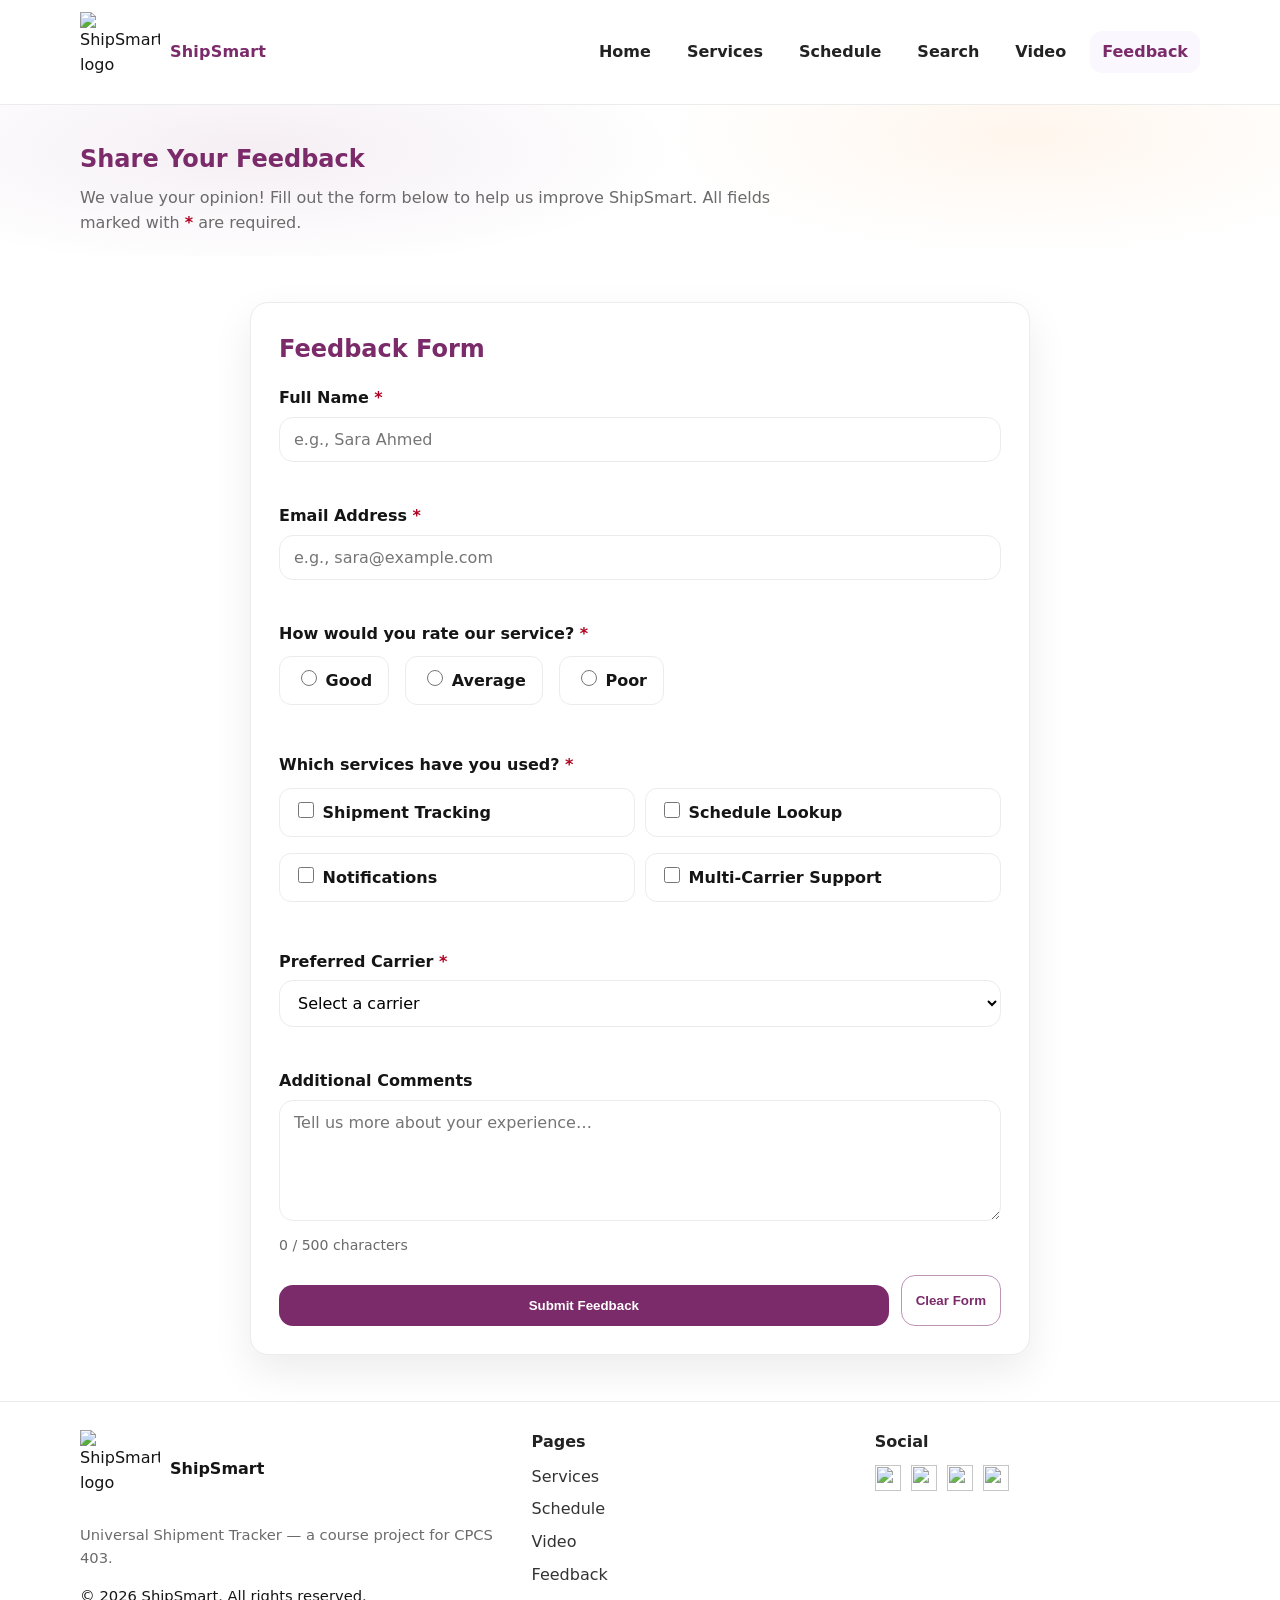
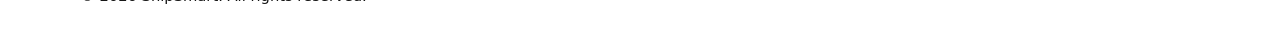
==== pages/feedback.html @ 04f0c995 "Add shipment search with database integration. Shipments table, search API, live filter UI, and nav " ====
<!--
Name: Wareef Alzubaidi
ID: 2207221
Section: CPCS403
Date: 2026-03-11
File: pages/feedback.html
Purpose: ShipSmart Feedback Page — user feedback form with validation
-->

<!DOCTYPE html>
<html lang="en">
<head>
  <meta charset="UTF-8">
  <meta name="viewport" content="width=device-width, initial-scale=1.0">
  <title>ShipSmart | Feedback</title>

  <!-- External CSS  -->
  <link rel="stylesheet" href="../global/main.css">
  <!-- Print CSS -->
  <link rel="stylesheet" href="../global/print.css" media="print">
</head>

<body>
  <!-- ===================== HEADER (Semantic Tag) ===================== -->
  <header class="site-header">
    <div class="container header-inner">
      <!-- Brand -->
      <a class="brand" href="../index.html" aria-label="ShipSmart Home">
        <img class="brand-logo" src="../images/shipsmart-logo-3.svg" alt="ShipSmart logo">
        <span class="brand-name">ShipSmart</span>
      </a>

      <!-- Navigation (consistent across pages) -->
      <nav class="nav" aria-label="Main navigation">
        <ul class="nav-list">
          <li><a class="nav-link" href="../index.html">Home</a></li>
          <li><a class="nav-link" href="services.html">Services</a></li>
          <li><a class="nav-link" href="schedule.html">Schedule</a></li>
          <li><a class="nav-link" href="search.html">Search</a></li>
          <li><a class="nav-link" href="video.html">Video</a></li>
          <li><a class="nav-link is-active" href="feedback.html">Feedback</a></li>
        </ul>
      </nav>

      <!-- Mobile toggle -->
      <button class="nav-toggle" type="button" aria-label="Open menu" aria-expanded="false">
        ☰
      </button>
    </div>
  </header>

  <!-- ===================== MAIN ===================== -->
  <main>
    <!-- ===================== PAGE HEADING ===================== -->
    <section class="section page-hero">
      <div class="container">
        <h1>Share Your Feedback</h1>
        <p class="muted">
          We value your opinion! Fill out the form below to help us improve ShipSmart.
          All fields marked with <span class="required-star">*</span> are required.
        </p>
      </div>
    </section>

    <!-- ===================== FEEDBACK FORM ===================== -->
    <section class="section">
      <div class="container feedback-layout">
        <!-- Left: Form -->
        <form id="feedbackForm" class="card feedback-card" action="../server/process_feedback.php" method="POST" novalidate>
          <h2>Feedback Form</h2>

          <!-- Text field: Full Name -->
          <div class="form-group">
            <label for="fullName">Full Name <span class="required-star">*</span></label>
            <input
              type="text"
              id="fullName"
              name="fullName"
              placeholder="e.g., Sara Ahmed"
              required
            >
            <p class="error" id="nameError" aria-live="polite"></p>
          </div>

          <!-- Text field: Email -->
          <div class="form-group">
            <label for="email">Email Address <span class="required-star">*</span></label>
            <input
              type="email"
              id="email"
              name="email"
              placeholder="e.g., sara@example.com"
              required
            >
            <p class="error" id="emailError" aria-live="polite"></p>
          </div>

          <!-- Radio buttons: Rating -->
          <fieldset class="form-group form-fieldset">
            <legend>How would you rate our service? <span class="required-star">*</span></legend>
            <div class="radio-group">
              <label class="radio-label">
                <input type="radio" name="rating" value="good" required>
                <span class="radio-custom"></span>
                Good
              </label>
              <label class="radio-label">
                <input type="radio" name="rating" value="average">
                <span class="radio-custom"></span>
                Average
              </label>
              <label class="radio-label">
                <input type="radio" name="rating" value="poor">
                <span class="radio-custom"></span>
                Poor
              </label>
            </div>
            <p class="error" id="ratingError" aria-live="polite"></p>
          </fieldset>

          <!-- Checkboxes: Services used -->
          <fieldset class="form-group form-fieldset">
            <legend>Which services have you used? <span class="required-star">*</span></legend>
            <div class="checkbox-group">
              <label class="checkbox-label">
                <input type="checkbox" name="services[]" value="tracking">
                <span class="checkbox-custom"></span>
                Shipment Tracking
              </label>
              <label class="checkbox-label">
                <input type="checkbox" name="services[]" value="scheduling">
                <span class="checkbox-custom"></span>
                Schedule Lookup
              </label>
              <label class="checkbox-label">
                <input type="checkbox" name="services[]" value="notifications">
                <span class="checkbox-custom"></span>
                Notifications
              </label>
              <label class="checkbox-label">
                <input type="checkbox" name="services[]" value="multicarrier">
                <span class="checkbox-custom"></span>
                Multi-Carrier Support
              </label>
            </div>
            <p class="error" id="servicesError" aria-live="polite"></p>
          </fieldset>

          <!-- Dropdown menu: Preferred carrier -->
          <div class="form-group">
            <label for="preferredCarrier">Preferred Carrier <span class="required-star">*</span></label>
            <select id="preferredCarrier" name="preferredCarrier" required>
              <option value="" disabled selected>Select a carrier</option>
              <option value="aramex">Aramex</option>
              <option value="dhl">DHL</option>
              <option value="fedex">FedEx</option>
              <option value="smsa">SMSA</option>
              <option value="other">Other</option>
            </select>
            <p class="error" id="carrierPrefError" aria-live="polite"></p>
          </div>

          <!-- Textarea: Additional comments -->
          <div class="form-group">
            <label for="comments">Additional Comments</label>
            <textarea
              id="comments"
              name="comments"
              rows="5"
              placeholder="Tell us more about your experience…"
            ></textarea>
            <p class="hint" id="charCount">0 / 500 characters</p>
          </div>

          <!-- Submit & Reset -->
          <div class="form-actions">
            <button class="btn btn-primary" type="submit">Submit Feedback</button>
            <button class="btn btn-ghost" type="reset" id="resetBtn">Clear Form</button>
          </div>
        </form>
      </div>

    <!-- ===================== SUCCESS MESSAGE (hidden, shown via JS) ===================== -->
    <div id="feedbackSuccess" class="container feedback-success" hidden>
      <div class="card success-card">
        <h2>Thank You!</h2>
        <p>Your feedback has been submitted successfully. We appreciate your time!</p>
        <div class="form-actions" style="justify-content:center">
          <a class="btn btn-primary btn-inline" href="../index.html">Back to Home</a>
          <button class="btn btn-ghost" type="button" id="submitAnotherBtn">Submit Another</button>
        </div>
      </div>
    </div>
    </section>
  </main>

  <!-- ===================== FOOTER (Semantic Tag) ===================== -->
  <footer class="site-footer">
    <div class="container footer-grid">
      <div>
        <div class="footer-brand">
          <img class="footer-logo" src="../images/shipsmart-logo-3.svg" alt="ShipSmart logo">
          <strong>ShipSmart</strong>
        </div>
        <p class="muted small">
          Universal Shipment Tracker — a course project for CPCS 403.
        </p>
        <p class="small">&copy; 2026 ShipSmart. All rights reserved.</p>
      </div>

      <div>
        <p class="footer-title">Pages</p>
        <ul class="footer-links">
          <li><a href="services.html">Services</a></li>
          <li><a href="schedule.html">Schedule</a></li>
          <li><a href="video.html">Video</a></li>
          <li><a href="feedback.html">Feedback</a></li>
        </ul>
      </div>

      <div>
        <p class="footer-title">Social</p>
        <div class="social">
          <a href="#" aria-label="Instagram"><img src="../images/instagram-logo.svg" alt="" aria-hidden="true"></a>
          <a href="#" aria-label="Facebook"><img src="../images/facebook-logo.svg" alt="" aria-hidden="true"></a>
          <a href="#" aria-label="Pinterest"><img src="../images/pinterest-logo.svg" alt="" aria-hidden="true"></a>
          <a href="#" aria-label="X"><img src="../images/x-logo.svg" alt="" aria-hidden="true"></a>
        </div>
      </div>
    </div>
  </footer>

  <!-- External JS (includes feedback validation) -->
  <script src="../scripts/main.js"></script>
</body>
</html>
---- global/main.css ----
/*
Name: Sama Salem Saloum
ID: 2205679
Section: CPCS403
Date: 27-02-2026
File: global/main.css
Purpose: Global styling for ShipSmart (Webflow-style landing page)
*/

:root{
  --bg: #ffffff;
  --soft: #fbf7ff;
  --soft2:#fff6f0;
  --text:#151515;
  --muted:#6b6b6b;
  --border:#ececec;

  --primary:#7b2b6a;     /* purple */
  --accent:#ff8a1f;      /* orange */
  --yellow:#f6c544;

  --radius: 18px;
  --shadow: 0 16px 40px rgba(0,0,0,0.08);
  --shadow2: 0 10px 22px rgba(0,0,0,0.07);
}

*{ box-sizing:border-box; }
html,body{ height:100%; }
body{
  margin:0;
  font-family: system-ui, -apple-system, Segoe UI, Roboto, Arial, sans-serif;
  color:var(--text);
  background:var(--bg);
  line-height:1.55;
}

img{ max-width:100%; display:block; }
a{ color:inherit; text-decoration:none; }
a:hover{ text-decoration:underline; }

.container{
  width:min(1120px, 92%);
  margin:0 auto;
}

/* ===================== HEADER ===================== */
.site-header{
  position:sticky;
  top:0;
  z-index:50;
  background: rgba(255,255,255,0.86);
  backdrop-filter: blur(10px);
  border-bottom:1px solid var(--border);
}

.header-inner{
  display:flex;
  align-items:center;
  justify-content:space-between;
  gap:14px;
  padding:12px 0;
}

.brand{
  display:flex;
  align-items:center;
  gap:10px;
}
.brand-logo{
  width:80px;
  height:80px;
  object-fit:contain;
}
.brand-name{
  font-weight:900;
  letter-spacing:.2px;
  color:var(--primary);
}

.nav-list{
  list-style:none;
  padding:0;
  margin:0;
  display:flex;
  gap:12px;
}
.nav-link{
  display:inline-block;
  padding:9px 12px;
  border-radius:12px;
  font-weight:700;
  color:#222;
}
.nav-link:hover,
.nav-link.is-active{
  background: var(--soft);
  color: var(--primary);
  text-decoration:none;
}

.nav-toggle{
  display:none;
  border:1px solid var(--border);
  background:#fff;
  border-radius:12px;
  padding:8px 10px;
  font-size:18px;
  cursor:pointer;
}

/* ===================== HERO ===================== */
.hero{
  position:relative;
  overflow:hidden;
  padding:44px 0 24px;
  background:
    radial-gradient(900px 320px at 15% 10%, rgba(123,43,106,0.12), transparent 60%),
    radial-gradient(820px 320px at 90% 15%, rgba(255,138,31,0.14), transparent 60%),
    linear-gradient(180deg, #ffffff, #ffffff);
}

.decor{
  position:absolute;
  pointer-events:none;
  opacity:0.9;
}
.decor-wave-1{ left:-40px; top:120px; width:260px; opacity:0.65; }
.decor-wave-2{ right:-50px; top:80px; width:280px; opacity:0.55; }
.decor-light-1{ left:20px; top:40px; width:260px; opacity:0.75; }
.decor-light-2{ right:40px; top:220px; width:240px; opacity:0.65; }

.hero::after{
  content:"";
  position:absolute;
  width:520px;
  height:520px;
  right:-160px;
  top:120px;
  background: radial-gradient(circle at 30% 30%, rgba(255,138,31,0.25), transparent 55%),
              radial-gradient(circle at 60% 60%, rgba(123,43,106,0.22), transparent 55%);
  filter: blur(2px);
  border-radius:50%;
  z-index:0;
}

.hero-grid{
  position:relative;
  z-index:1; /* keep content above blob */
  display:grid;
  grid-template-columns: 1.1fr 0.9fr;
  gap:22px;
  align-items:start;
}

.pill{
  display:inline-flex;
  align-items:center;
  gap:10px;
  padding:8px 12px;
  border:1px solid var(--border);
  border-radius:999px;
  background:#fff;
  box-shadow: var(--shadow2);
  font-weight:800;
  color:var(--primary);
  margin:0 0 12px;
}
.pill .dot{
  width:10px;
  height:10px;
  border-radius:999px;
  background: var(--accent);
}

.hero-title{
  margin:0 0 10px;
  font-size: clamp(2rem, 3.2vw, 3rem);
  line-height:1.08;
  letter-spacing:-0.5px;
  text-shadow: 0 10px 30px rgba(0,0,0,0.06);
}
.accent{ color:var(--primary); }

.hero-subtitle{
  margin:0 0 18px;
  color:#2d2d2d;
  max-width: 60ch;
}

/* ===================== CARDS / FORM ===================== */
.card{
  background:#fff;
  border:1px solid var(--border);
  border-radius: var(--radius);
  box-shadow: var(--shadow);
}

.track-card{
  padding:16px;
}

.field-grid{
  display:grid;
  grid-template-columns: 1fr 1fr;
  gap:12px;
}

.field label{
  display:block;
  font-weight:800;
  margin-bottom:6px;
}

input[type="text"], select{
  width:100%;
  padding:12px 12px;
  border-radius: 14px;
  border:1px solid var(--border);
  outline:none;
  font-size:1rem;
  background:#fff;
}
input[type="text"]:focus, select:focus{
  border-color: rgba(123,43,106,0.65);
  box-shadow: 0 0 0 4px rgba(123,43,106,0.12);
}

.inline{
  display:flex;
  align-items:center;
  gap:10px;
  margin-top:10px;
}
.error{
  margin:6px 0 0;
  color:#b00020;
  font-weight:800;
  min-height:18px;
}

.btn{
  display:inline-flex;
  justify-content:center;
  align-items:center;
  gap:8px;
  padding:12px 14px;
  border-radius: 14px;
  border:1px solid var(--border);
  background:#fff;
  font-weight:900;
  cursor:pointer;
}
.btn-primary{
  width:100%;
  background: var(--primary);
  border-color: transparent;
  color:#fff;
  margin-top:10px;
}
.btn-primary:hover{ filter:brightness(1.05); }

.btn-inline{ width:auto; margin-top:12px; }

.btn-ghost{
  background: transparent;
  border-color: rgba(123,43,106,0.5);
  color: var(--primary);
  text-decoration:none;
}
.btn-ghost:hover{
  background: var(--soft);
  text-decoration:none;
}

.small{ font-size:0.92rem; }
.muted{ color: var(--muted); }

/* ===================== RIGHT HERO ===================== */
.illustration{
  padding:14px;
  position:relative;
  background: linear-gradient(180deg, #fff, rgba(251,247,255,0.65));
  display:flex;
  flex-direction:column;
  gap:12px;
}

.illus-top{
  display:flex;
  gap:10px;
  flex-wrap:wrap;
}

.chip{
  font-weight:900;
  padding:7px 10px;
  border-radius: 999px;
  border:1px solid var(--border);
  background:#fff;
}
.chip-soft{
  background: var(--soft2);
  border-color: rgba(255,138,31,0.28);
  color:#7a3a00;
}

/* ✅ FIX: Image always fits in card (media box) */
.hero-media{
  width:100%;
  height:320px;          /* adjust if needed */
  border-radius:16px;
  overflow:hidden;
  border:1px solid rgba(0,0,0,0.06);
  box-shadow: 0 18px 40px rgba(0,0,0,0.08);
  background:#fff;
}

.hero-illus{
  width:100%;
  height:100%;
  object-fit:cover;
  display:block;
  margin:0;
}

/* loading + result inside */
.card-inner{
  margin-top:0;
  padding:14px;
  border-radius: 16px;
  border:1px solid var(--border);
  background: linear-gradient(180deg, #fff, #fff);
  box-shadow: var(--shadow2);
}
.loading{
  display:flex;
  align-items:center;
  gap:10px;
  padding:14px;
  border-radius: 16px;
  border:1px dashed var(--border);
  background:#fff;
}
.loading[hidden],
#loadingBox[hidden]{
  display:none !important;
}
.spinner{
  width:20px; height:20px;
  border:3px solid #eee;
  border-top-color: var(--primary);
  border-radius:50%;
  animation: spin .9s linear infinite;
}
@keyframes spin{ to{ transform: rotate(360deg);} }

.result-head{
  display:flex;
  justify-content:space-between;
  align-items:center;
  gap:10px;
}
.result-title{
  margin:0;
  color: var(--primary);
  font-size:1.1rem;
}
.badge{
  padding:7px 10px;
  border-radius:999px;
  font-weight:900;
  background:#eef3ff;
  color:#1d4ed8;
}
.badge.ok{ background:#e9fff0; color:#0b6b2c; }
.badge.warn{ background:#fff4e6; color:#7a4a00; }

.result-grid{
  display:grid;
  grid-template-columns: 1fr 1fr;
  gap:8px 10px;
  margin:10px 0 12px;
}
.result-grid p{ margin:0; }

.timeline{
  list-style:none;
  padding:0;
  margin:0;
  display:grid;
  gap:8px;
}
.step{
  display:flex;
  align-items:center;
  gap:10px;
  padding:10px 12px;
  border-radius: 14px;
  border:1px solid var(--border);
  background:#fff;
  font-weight:800;
}
.step-dot{
  width:12px;
  height:12px;
  border-radius:999px;
  border:3px solid #cfcfcf;
  background:#fff;
}
.step.done{
  background:#f0fff6;
  border-color: rgba(11,107,44,0.18);
}
.step.done .step-dot{
  border-color:#0b6b2c;
  background:#0b6b2c;
}
.step.active{
  background: var(--soft);
  border-color: rgba(123,43,106,0.22);
}
.step.active .step-dot{
  border-color: var(--primary);
  background: var(--primary);
}
.result-actions{
  display:flex;
  gap:10px;
  flex-wrap:wrap;
  margin-top:12px;
}

/* ===================== Supported carriers (FULL WIDTH) ===================== */
.logos{
  margin-top:18px;
  padding:22px 22px 26px;
  border-radius:18px;
  border:1px solid var(--border);
  background:
    radial-gradient(900px 220px at 50% 0%, rgba(123,43,106,0.10), transparent 60%),
    #fff;
  box-shadow: 0 14px 28px rgba(0,0,0,0.06);
}

.logos-title{
  margin:0 0 14px;
  font-weight:900;
  color:#222;
}

/* make the row feel “full” */
.logos-row{
  display:flex;
  justify-content:center;
  align-items:center;
  flex-wrap:wrap;
  gap:80px;              /* bigger gaps */
  padding:10px 0;
}

.logo{
  height:110px;
  width:auto;
  padding:0;             /* remove box padding */
  border:0;              /* remove border */
  border-radius:0;
  background:transparent;/* remove white bg */
  box-shadow:none;       /* remove shadow */
  opacity:1;
  filter: none;
  transition: transform .18s ease, opacity .18s ease;
}

/* hover only lifts the logo, not a card */
.logo:hover{
  transform: translateY(-3px) scale(1.06);
}

/* desktop: even bigger */
@media (min-width: 981px){
  .logo{ height:130px; }
}

/* mobile: keep readable */
@media (max-width: 520px){
  .logos-row{ gap:18px; }
  .logo{ height:90px; }
}

/* ===================== SECTIONS ===================== */
.section{
  padding:46px 0;
}
.section-soft{
  background: linear-gradient(180deg, var(--soft), #fff);
}
.section-head{
  display:flex;
  justify-content:space-between;
  align-items:flex-end;
  gap:12px;
  margin-bottom:18px;
}
.section-head h2{ margin:0; }
.section-head p{ margin:0; max-width:60ch; }

.grid-3{
  display:grid;
  grid-template-columns: repeat(3, 1fr);
  gap:16px;
}

/* ===== Feature Card Image Header Style ===== */
.feature{
  overflow: hidden;
  padding: 0;
  display: flex;
  flex-direction: column;
  transition: transform .18s ease, box-shadow .18s ease;
}
.feature:hover{
  transform: translateY(-8px);
  box-shadow: 0 24px 60px rgba(123,43,106,0.14);
  border-color: rgba(123,43,106,0.18);
}

.feature-image{
  width: 100%;
  height: 220px;
  overflow: hidden;
  position: relative;
}

.feature-image img{
  width: 100%;
  height: 100%;
  object-fit: cover;
  display: block;
  transition: transform .4s ease;
}

.feature:hover .feature-image img{
  transform: scale(1.05);
}

.feature-content{
  padding: 20px;
}

.feature-image::after{
  content: "";
  position: absolute;
  inset: 0;
  background: linear-gradient(to bottom, rgba(0,0,0,0) 40%, rgba(0,0,0,0.15));
}

.feature h3{ margin:10px 0 8px; color: var(--primary); }
.feature p{ margin:0 0 12px; color:#2b2b2b; }

.check-list{
  list-style:none;
  padding:0; margin:0;
  display:grid;
  gap:8px;
}
.check-list li{
  display:flex;
  align-items:center;
  gap:10px;
  font-weight:800;
  color:#333;
}
.check-list img{ width:20px; height:20px; }

/* How */
.how-grid{
  display:grid;
  grid-template-columns: 1.05fr 0.95fr;
  gap:18px;
  align-items:center;
}
.how-steps{
  margin:12px 0 0;
  padding-left: 18px;
  color:#2b2b2b;
}
.how-card{
  padding:0;
  border-radius:18px;
  overflow:hidden;
}
.how-card img{
  width:100%;
  height:260px;
  object-fit:cover;
  display:block;
}

/* Quote */
.quote{
  padding:18px;
}
.quote p{
  margin:12px 0 10px;
  font-size:1.05rem;
}
.quote-top{
  display:flex;
  align-items:center;
  justify-content:space-between;
  gap:12px;
}
.quote-icon{ width:34px; height:34px; }
.stars{
  display:flex;
  gap:6px;
}
.stars img{ width:18px; height:18px; }
cite{
  display:block;
  color: var(--muted);
  font-style: italic;
  font-weight:700;
}

.contact{
  display:flex;
  align-items:center;
  justify-content:center;
  gap:10px;
  flex-wrap:wrap;
  text-align:center;
  margin-top:16px;
  color: var(--muted);
}

.contact img{
  width:18px;
  height:18px;
}

/* ===================== FOOTER ===================== */
.site-footer{
  border-top:1px solid var(--border);
  padding:28px 0;
  background:rgb(255, 255, 255);
}
.footer-grid{
  display:grid;
  grid-template-columns: 1.2fr 0.9fr 0.9fr;
  gap:18px;
  align-items:start;
}
.footer-brand{
  display:flex;
  align-items:center;
  gap:10px;
}
.footer-logo{
  width:80px;
  height:80px;
  object-fit:contain;
}
.footer-title{
  margin:0 0 10px;
  font-weight:900;
  color:#222;
}
.footer-links{
  list-style:none;
  padding:0;
  margin:0;
  display:grid;
  gap:8px;
}
.footer-links a{
  color:#333;
  font-weight:400;
}
.footer-links a:hover{ color: var(--primary); }

.social{
  display:flex;
  gap:10px;
  align-items:center;
}
.social img{ width:26px; height:26px; opacity:0.9; }

/* ===================== RESPONSIVE ===================== */
@media (max-width: 980px){
  .hero-grid{ grid-template-columns: 1fr; }
  .field-grid{ grid-template-columns: 1fr; }
  .result-grid{ grid-template-columns: 1fr; }
  .grid-3{ grid-template-columns: 1fr; }
  .how-grid{ grid-template-columns: 1fr; }
  .footer-grid{ grid-template-columns: 1fr; }

  .hero-media{ height:280px; } /* a bit smaller on mobile */
}

@media (max-width: 860px){
  .nav{ display:none; }
  .nav-toggle{ display:inline-flex; }

  body.menu-open .nav{
    display:block;
    position:absolute;
    top:68px;
    left:4%;
    right:4%;
    background:#fff;
    border:1px solid var(--border);
    border-radius: var(--radius);
    box-shadow: var(--shadow2);
    padding:10px;
  }
  body.menu-open .nav-list{
    flex-direction:column;
  }
}

.container-wide{
  width:min(1320px, 94%);
}

/* ===================== PAGE HERO (inner pages) ===================== */
.page-hero{
  background:
    radial-gradient(700px 200px at 20% 30%, rgba(123,43,106,0.08), transparent 60%),
    radial-gradient(600px 200px at 80% 20%, rgba(255,138,31,0.08), transparent 60%),
    #fff;
  padding: 36px 0 20px;
}
.page-hero h1{
  margin:0 0 8px;
  color: var(--primary);
}
.page-hero p{
  margin:0;
  max-width:68ch;
}
.required-star{
  color:#b00020;
  font-weight:900;
}

/* ===================== SCHEDULE TABLE ===================== */
.table-wrap{
  overflow-x:auto;
  margin:18px 0;
  border-radius: var(--radius);
  border:1px solid var(--border);
  box-shadow: var(--shadow2);
}

.schedule-table{
  width:100%;
  border-collapse:collapse;
  font-size:0.95rem;
}

.schedule-table caption{
  padding:14px 18px;
  font-weight:900;
  text-align:left;
  color: var(--primary);
  background: var(--soft);
  border-bottom:1px solid var(--border);
}

.schedule-table th,
.schedule-table td{
  padding:12px 16px;
  text-align:center;
  border:1px solid var(--border);
}

.schedule-table thead th{
  background: var(--primary);
  color:#fff;
  font-weight:800;
  letter-spacing:0.3px;
  white-space:nowrap;
}

.schedule-table tbody tr:nth-child(even){
  background: rgba(251,247,255,0.45);
}

.schedule-table tbody tr:hover{
  background: rgba(123,43,106,0.06);
}

.carrier-cell{
  font-weight:900;
  color: var(--primary);
  background: var(--soft) !important;
  vertical-align:middle;
}

.merged-cell{
  background: rgba(255,138,31,0.10) !important;
  font-style:italic;
  font-weight:700;
  color:#7a3a00;
}

.schedule-info{
  margin-top:22px;
}
.schedule-info h3{ color: var(--primary); margin:0 0 8px; }
.schedule-info h4{ margin:18px 0 6px; }
.schedule-info ul,
.schedule-info ol{
  padding-left:20px;
  margin:0 0 12px;
  color:#2b2b2b;
}

/* ===================== FEEDBACK FORM ===================== */
.feedback-layout{
  display:grid;
  grid-template-columns: 1fr;
  gap:24px;
  align-items:start;
  max-width:780px;
  margin:0 auto;
}

.feedback-card{
  padding:28px;
  width:100%;
}
.feedback-card h2{
  margin:0 0 18px;
  color: var(--primary);
}

.form-group{
  margin-bottom:18px;
}
.form-group label{
  display:block;
  font-weight:800;
  margin-bottom:6px;
}

/* Override default input/select styles for feedback page too */
.feedback-card input[type="text"],
.feedback-card input[type="email"],
.feedback-card select,
.feedback-card textarea{
  width:100%;
  padding:12px 14px;
  border-radius:14px;
  border:1px solid var(--border);
  outline:none;
  font-size:1rem;
  font-family:inherit;
  background:#fff;
  transition: border-color .2s, box-shadow .2s;
}
.feedback-card input[type="text"]:focus,
.feedback-card input[type="email"]:focus,
.feedback-card select:focus,
.feedback-card textarea:focus{
  border-color: rgba(123,43,106,0.65);
  box-shadow: 0 0 0 4px rgba(123,43,106,0.12);
}

.feedback-card textarea{
  resize:vertical;
  min-height:100px;
}

/* Fieldset reset */
.form-fieldset{
  border:none;
  padding:0;
  margin:0 0 18px;
}
.form-fieldset legend{
  font-weight:800;
  margin-bottom:10px;
  padding:0;
}

/* Radio group */
.radio-group{
  display:flex;
  gap:16px;
  flex-wrap:wrap;
}
.radio-label{
  display:inline-flex;
  align-items:center;
  gap:8px;
  padding:10px 16px;
  border:1px solid var(--border);
  border-radius:12px;
  background:#fff;
  cursor:pointer;
  font-weight:700;
  transition: border-color .2s, background .2s;
}
.radio-label:hover{
  border-color: rgba(123,43,106,0.35);
  background: var(--soft);
}
.radio-label input[type="radio"]{
  accent-color: var(--primary);
  width:16px;
  height:16px;
}

/* Checkbox group */
.checkbox-group{
  display:grid;
  grid-template-columns: 1fr 1fr;
  gap:10px;
}
.checkbox-label{
  display:inline-flex;
  align-items:center;
  gap:8px;
  padding:10px 14px;
  border:1px solid var(--border);
  border-radius:12px;
  background:#fff;
  cursor:pointer;
  font-weight:700;
  transition: border-color .2s, background .2s;
}
.checkbox-label:hover{
  border-color: rgba(123,43,106,0.35);
  background: var(--soft);
}
.checkbox-label input[type="checkbox"]{
  accent-color: var(--primary);
  width:16px;
  height:16px;
}

/* Hint text */
.hint{
  margin:6px 0 0;
  font-size:0.88rem;
  color: var(--muted);
}

/* Form actions */
.form-actions{
  display:flex;
  gap:12px;
  flex-wrap:wrap;
  margin-top:6px;
}
.form-actions .btn-primary{
  width:auto;
  flex:1;
}
.form-actions .btn-ghost{
  flex:0 0 auto;
}

/* Input error state */
.form-group.has-error input,
.form-group.has-error select,
.form-group.has-error textarea{
  border-color:#b00020;
  box-shadow: 0 0 0 3px rgba(176,0,32,0.10);
}

/* Sidebar */
.feedback-sidebar{
  display:flex;
  flex-direction:column;
  gap:16px;
}
.sidebar-card{
  padding:22px;
}
.sidebar-card h3{
  margin:0 0 10px;
  color: var(--primary);
}
.sidebar-card h4{
  margin:14px 0 6px;
}
.sidebar-card ul{
  padding-left:18px;
  margin:0;
  color:#2b2b2b;
}
.sidebar-contact{
  display:block;
  padding:16px 22px;
  border:1px solid var(--border);
  border-radius: var(--radius);
  background:#fff;
  color: var(--muted);
  font-style:normal;
  line-height:1.6;
}

/* Success card */
.feedback-success{
  text-align:center;
  padding:40px 0;
}
.success-card{
  padding:36px;
  max-width:500px;
  margin:0 auto;
}
.success-card h2{
  color: var(--primary);
  margin:0 0 10px;
}
.success-card p{
  margin:0 0 18px;
  color:#2b2b2b;
}

/* ===================== SERVICES PAGE ===================== */
.services-grid{
  display:grid;
  grid-template-columns: repeat(2,1fr);
  gap:18px;
  margin-top:16px;
}
.service-card{
  padding:24px;
  text-align:center;
  transition: transform .18s ease, box-shadow .18s ease;
}
.service-card:hover{
  transform: translateY(-6px);
  box-shadow: 0 20px 48px rgba(123,43,106,0.12);
  border-color: rgba(123,43,106,0.18);
}
.service-icon{
  font-size:2.4rem;
  margin-bottom:10px;
}
.service-card h3{
  margin:0 0 8px;
  color: var(--primary);
}
.service-card p{
  margin:0;
  color:#2b2b2b;
}

.benefits-grid{
  display:grid;
  grid-template-columns:1fr 1fr;
  gap:24px;
  margin:16px 0 24px;
}
.benefits-grid h4{ margin:0 0 6px; color: var(--primary); }
.benefits-grid ul,
.benefits-grid ol{
  padding-left:20px;
  margin:8px 0 0;
  color:#2b2b2b;
}

/* ===================== VIDEO PAGE ===================== */
.video-wrap{
  padding:0;
  overflow:hidden;
}
.video-wrap video{
  display:block;
  width:100%;
  max-width:100%;
}
.video-wrap code{
  font-family: Consolas, monospace;
  font-size:0.9em;
}

/* ===================== RESPONSIVE (inner pages) ===================== */
@media (max-width: 980px){
  .feedback-layout{ grid-template-columns:1fr; }
  .services-grid{ grid-template-columns:1fr; }
  .benefits-grid{ grid-template-columns:1fr; }
  .checkbox-group{ grid-template-columns:1fr; }
}

/* ===================== SEARCH PAGE ===================== */
.sr-only{
  position:absolute;
  width:1px;
  height:1px;
  padding:0;
  margin:-1px;
  overflow:hidden;
  clip:rect(0,0,0,0);
  white-space:nowrap;
  border:0;
}

.search-section{
  padding-top:0;
}

.search-bar{
  display:flex;
  gap:12px;
  padding:16px;
  margin-bottom:18px;
  align-items:center;
}
.search-bar input[type="text"]{
  flex:1;
}
.search-bar .search-submit{
  width:auto;
  margin-top:0;
  white-space:nowrap;
}

.search-layout{
  display:grid;
  grid-template-columns:280px 1fr;
  gap:18px;
  align-items:start;
}

.filter-panel{
  padding:20px;
  position:sticky;
  top:88px;
}
.filter-title{
  margin:0 0 16px;
  color:var(--primary);
  font-size:1.1rem;
}
.filter-group{
  margin-bottom:14px;
}
.filter-group label{
  display:block;
  font-weight:800;
  margin-bottom:6px;
}
.filter-group select,
.filter-group input[type="date"]{
  width:100%;
  padding:12px 12px;
  border-radius:14px;
  border:1px solid var(--border);
  outline:none;
  font-size:1rem;
  background:#fff;
  font-family:inherit;
}
.filter-group select:focus,
.filter-group input[type="date"]:focus{
  border-color:rgba(123,43,106,0.65);
  box-shadow:0 0 0 4px rgba(123,43,106,0.12);
}
.filter-fieldset{
  border:none;
  padding:0;
  margin:0 0 14px;
}
.filter-fieldset legend{
  font-weight:800;
  margin-bottom:10px;
  padding:0;
}
.filter-clear{
  width:100%;
  margin-top:4px;
}

.search-results-head{
  display:flex;
  align-items:center;
  justify-content:space-between;
  gap:12px;
  margin-bottom:14px;
  min-height:28px;
}
.result-count{
  margin:0;
  font-weight:800;
}
.search-loading{
  display:flex;
  align-items:center;
  gap:8px;
  font-weight:700;
  color:var(--muted);
}
.search-loading[hidden]{
  display:none !important;
}

.no-results{
  padding:28px;
  text-align:center;
  font-weight:800;
  color:var(--muted);
  margin-bottom:14px;
}
.no-results[hidden]{
  display:none !important;
}

.search-results{
  display:grid;
  gap:14px;
}

.shipment-card{
  padding:18px;
  transition:transform .18s ease, box-shadow .18s ease;
}
.shipment-card:hover{
  transform:translateY(-4px);
  box-shadow:0 20px 48px rgba(123,43,106,0.10);
  border-color:rgba(123,43,106,0.18);
}
.shipment-card-head{
  display:flex;
  align-items:center;
  justify-content:space-between;
  gap:12px;
  flex-wrap:wrap;
  margin-bottom:10px;
}
.shipment-tracking{
  margin:0;
  font-size:1.05rem;
  color:var(--primary);
  letter-spacing:0.3px;
}
.shipment-route{
  margin:0 0 12px;
  font-size:1rem;
  color:#2b2b2b;
}
.route-arrow{
  display:inline-block;
  margin:0 8px;
  color:var(--accent);
  font-weight:900;
}
.shipment-meta{
  display:grid;
  grid-template-columns:repeat(2, 1fr);
  gap:8px 14px;
}
.shipment-meta p{
  margin:0;
  font-weight:700;
}
.meta-label{
  display:block;
  font-size:0.82rem;
  font-weight:800;
  color:var(--muted);
  text-transform:uppercase;
  letter-spacing:0.4px;
  margin-bottom:2px;
}

.badge-status{
  white-space:nowrap;
}
.badge-status-created{
  background:#ececec;
  color:#444;
}
.badge-status-picked_up{
  background:#eef3ff;
  color:#1d4ed8;
}
.badge-status-in_transit{
  background:#fff4e6;
  color:#c2410c;
}
.badge-status-out_for_delivery{
  background:#f3e8ff;
  color:#7e22ce;
}
.badge-status-delivered{
  background:#e9fff0;
  color:#0b6b2c;
}

@media (max-width: 980px){
  .search-layout{
    grid-template-columns:1fr;
  }
  .filter-panel{
    position:static;
  }
  .search-bar{
    flex-direction:column;
    align-items:stretch;
  }
  .search-bar .search-submit{
    width:100%;
  }
  .shipment-meta{
    grid-template-columns:1fr;
  }
}
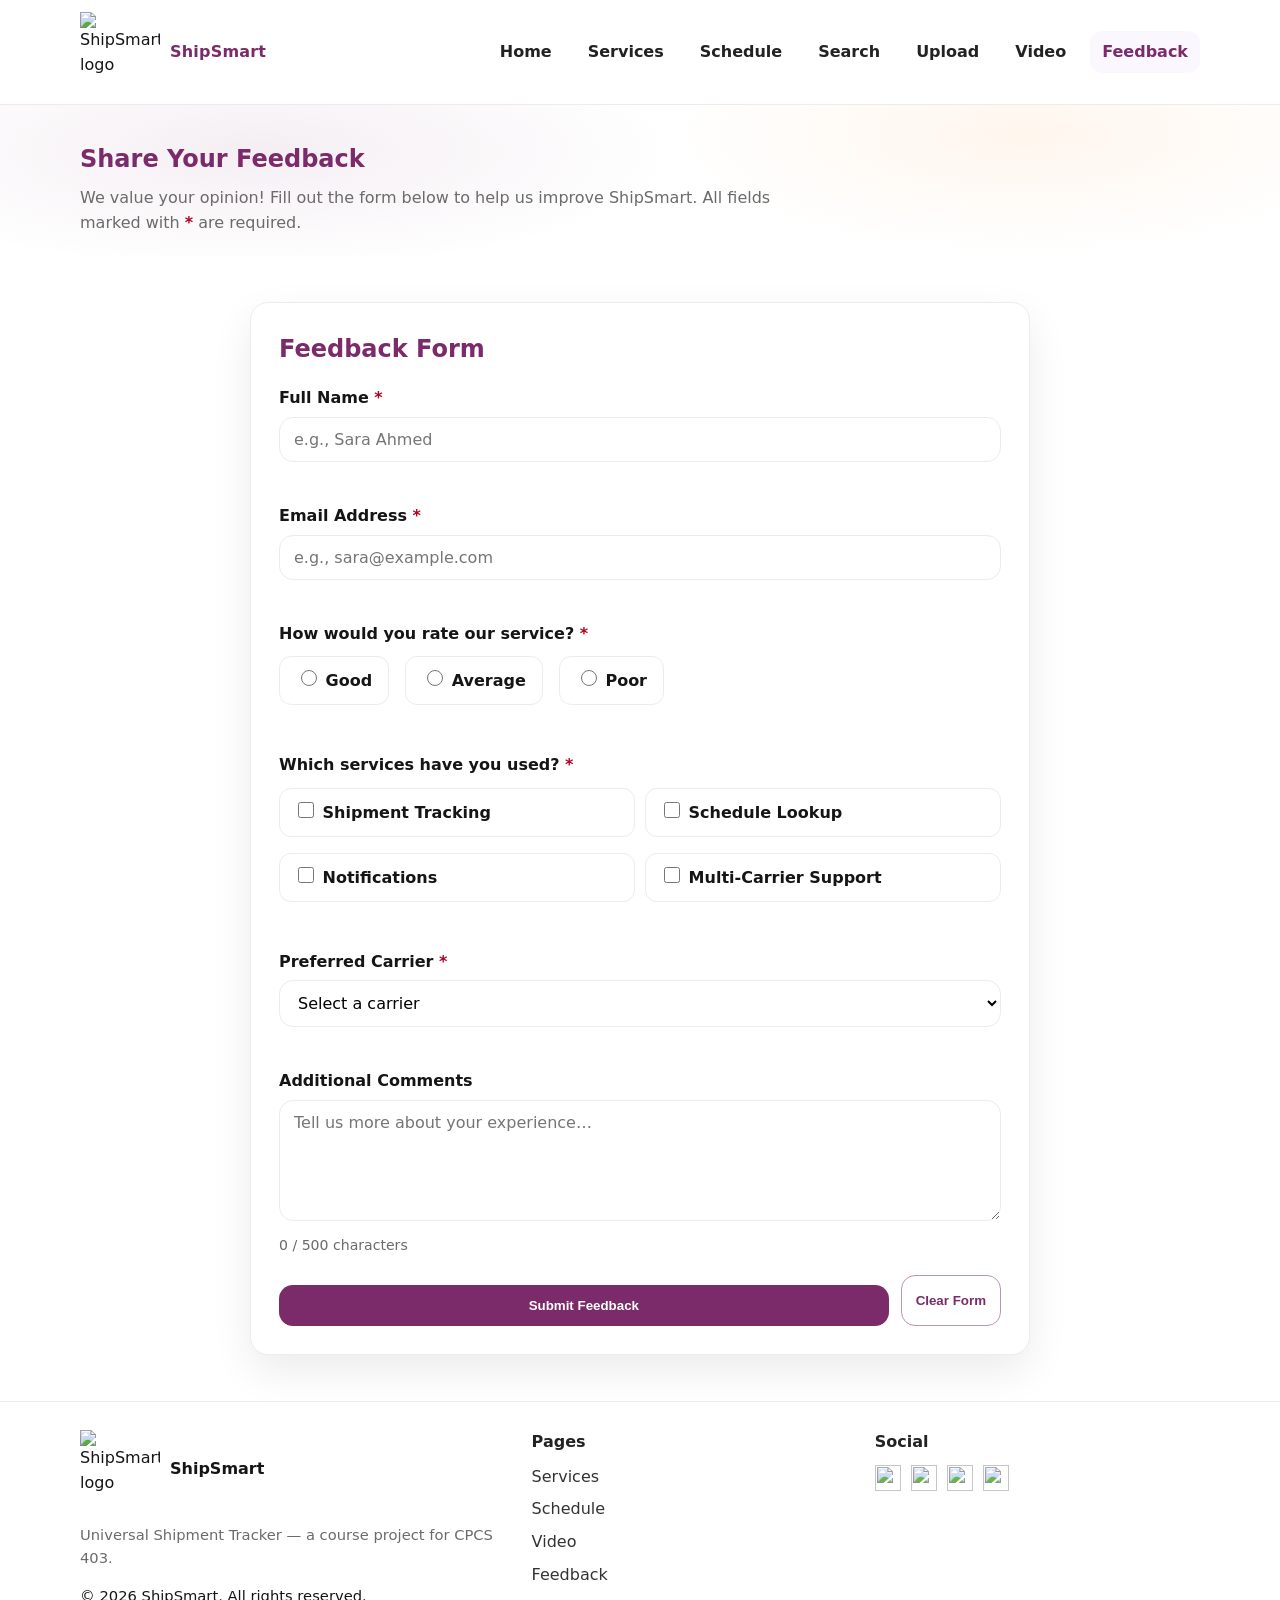
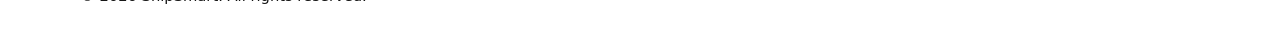
==== commit 8614280d: "file uplaod system + Email Notification System" ====
--- a/pages/feedback.html
+++ b/pages/feedback.html
@@ -37,6 +37,7 @@
           <li><a class="nav-link" href="services.html">Services</a></li>
           <li><a class="nav-link" href="schedule.html">Schedule</a></li>
           <li><a class="nav-link" href="search.html">Search</a></li>
+          <li><a class="nav-link" href="upload.html">Upload</a></li>
           <li><a class="nav-link" href="video.html">Video</a></li>
           <li><a class="nav-link is-active" href="feedback.html">Feedback</a></li>
         </ul>
--- a/global/main.css
+++ b/global/main.css
@@ -1311,4 +1311,148 @@
   .shipment-meta{
     grid-template-columns:1fr;
   }
+}
+
+/* ===================== UPLOAD PAGE ===================== */
+.upload-layout{
+  display:grid;
+  grid-template-columns:1fr 320px;
+  gap:2rem;
+  align-items:start;
+}
+
+.upload-card{
+  padding:2rem;
+  display:flex;
+  flex-direction:column;
+  gap:1.25rem;
+}
+
+.upload-card-title{
+  font-size:1.25rem;
+  font-weight:700;
+  margin:0 0 .25rem;
+}
+
+/* Drag-and-drop zone */
+.drop-zone{
+  position:relative;
+  border:2px dashed var(--border);
+  border-radius:var(--radius);
+  padding:2rem 1.5rem;
+  text-align:center;
+  cursor:pointer;
+  transition:border-color .2s, background .2s;
+  background:var(--soft);
+}
+.drop-zone:hover,
+.drop-zone.drag-over{
+  border-color:var(--primary);
+  background:#f5ecf4;
+}
+.drop-icon{
+  width:40px;
+  margin:0 auto .75rem;
+  opacity:.45;
+}
+.drop-text{
+  margin:0 0 .35rem;
+  font-size:.95rem;
+  color:var(--text);
+}
+.drop-browse{
+  color:var(--primary);
+  font-weight:600;
+  text-decoration:underline;
+}
+.drop-hint{
+  margin:0;
+  font-size:.8rem;
+  color:var(--muted);
+}
+
+/* Hidden native file input sits on top of the zone */
+.file-input{
+  position:absolute;
+  inset:0;
+  width:100%;
+  height:100%;
+  opacity:0;
+  cursor:pointer;
+}
+
+.file-chosen{
+  font-size:.85rem;
+  color:var(--primary);
+  font-weight:600;
+  margin:.5rem 0 0;
+}
+
+/* Required asterisk */
+.req{
+  color:#c0392b;
+  margin-left:2px;
+}
+
+/* Success card */
+.upload-success{
+  padding:2.5rem 2rem;
+  text-align:center;
+  display:flex;
+  flex-direction:column;
+  align-items:center;
+  gap:1rem;
+}
+.success-icon{
+  width:64px;
+  height:64px;
+  border-radius:50%;
+  background:var(--primary);
+  color:#fff;
+  font-size:2rem;
+  display:flex;
+  align-items:center;
+  justify-content:center;
+}
+.success-meta{
+  background:var(--soft);
+  border-radius:12px;
+  padding:1rem 1.5rem;
+  text-align:left;
+  width:100%;
+  font-size:.9rem;
+}
+.success-meta p{ margin:.3rem 0; }
+
+/* Sidebar info card */
+.upload-info{
+  padding:1.5rem;
+  display:flex;
+  flex-direction:column;
+  gap:.75rem;
+  font-size:.9rem;
+}
+.upload-info h3{
+  font-size:1rem;
+  font-weight:700;
+  margin:0;
+}
+.upload-info ul{
+  padding-left:0;
+  list-style:none;
+  margin:0;
+  display:flex;
+  flex-direction:column;
+  gap:.4rem;
+}
+.divider{
+  border:none;
+  border-top:1px solid var(--border);
+  margin:.25rem 0;
+}
+
+@media (max-width:860px){
+  .upload-layout{
+    grid-template-columns:1fr;
+  }
 }
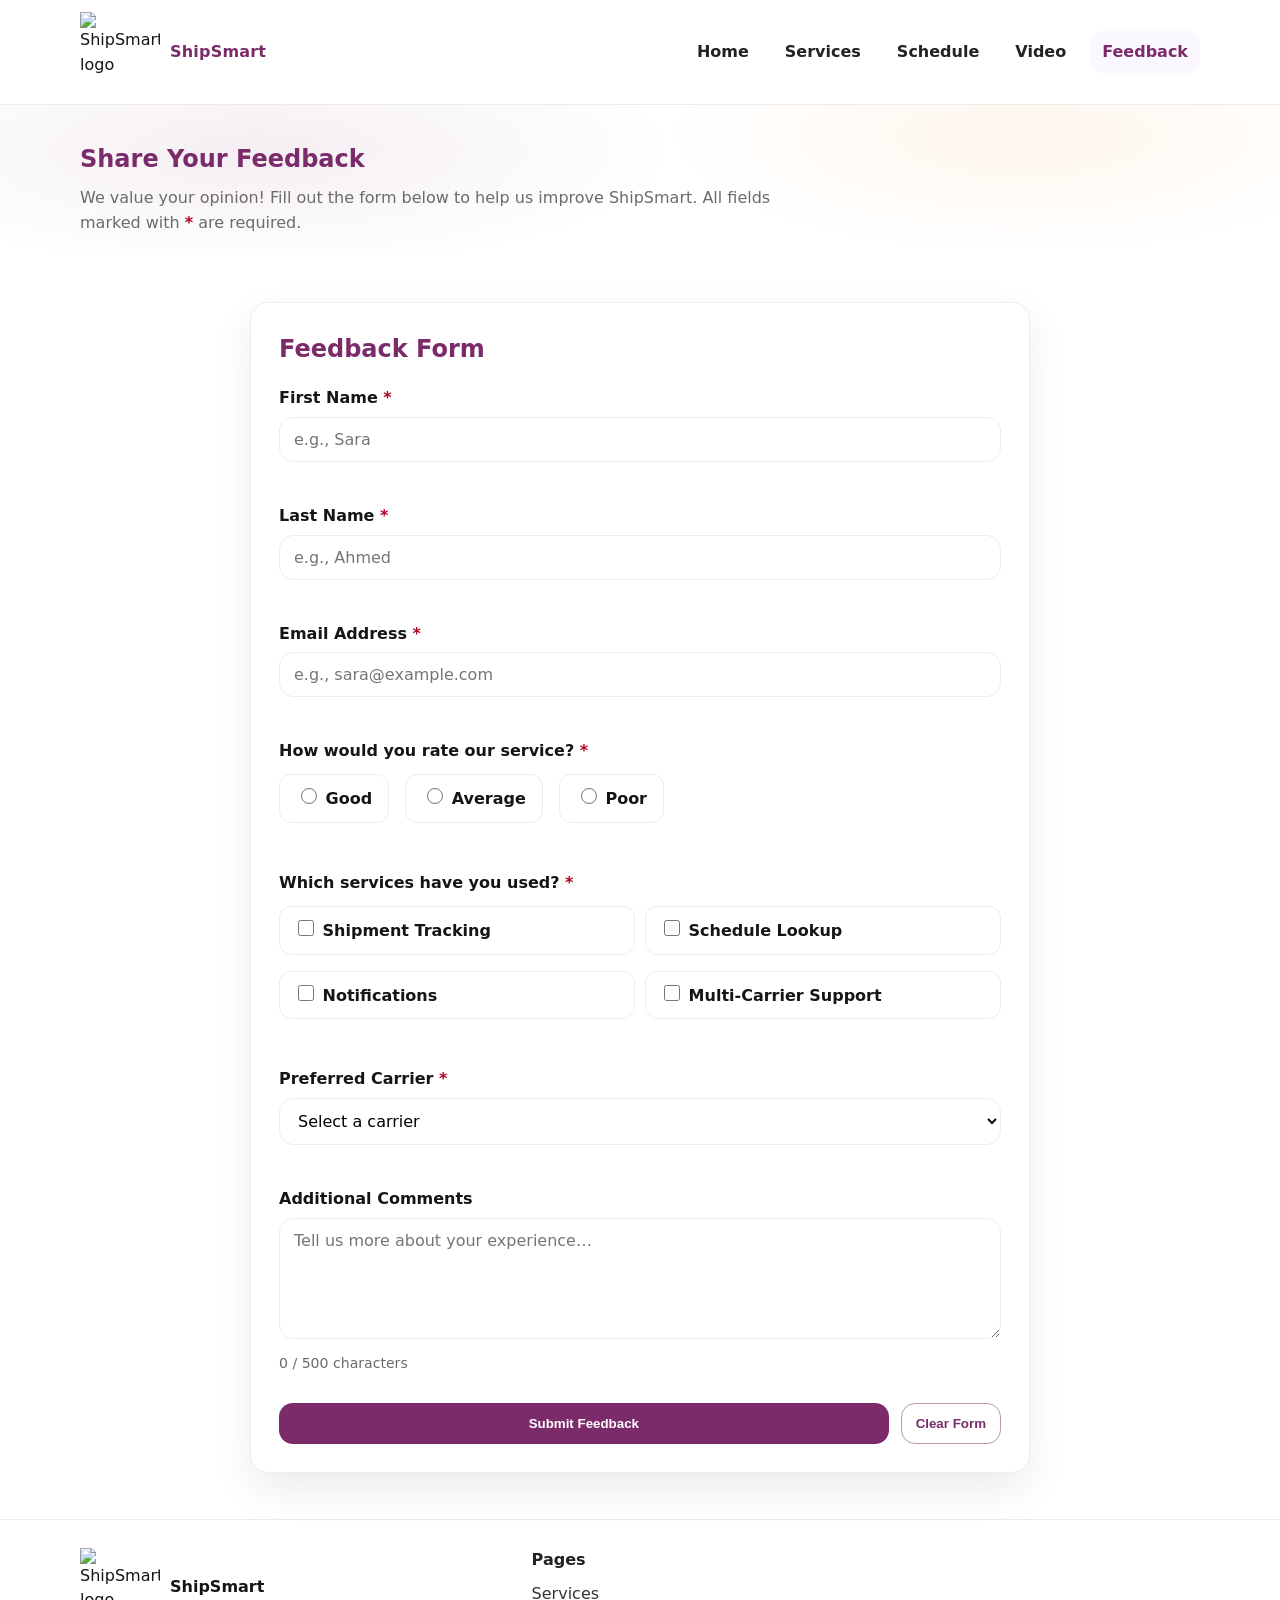
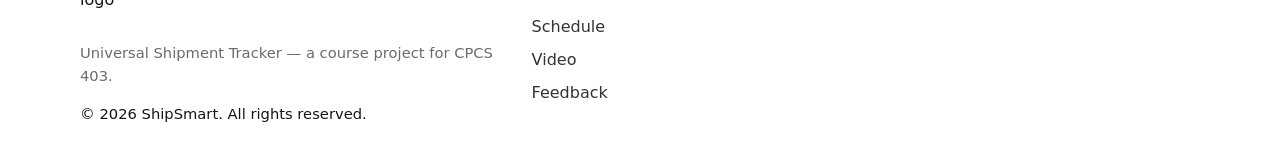
==== commit 5cc764a8: "update the feadback form" ====
--- a/pages/feedback.html
+++ b/pages/feedback.html
@@ -1,237 +1,255 @@
 <!--
-Name: Wareef Alzubaidi
-ID: 2207221
-Section: CPCS403
-Date: 2026-03-11
+Member 1:
+  Name: Wareef Alzubaidi
+  Student ID: 2207221
+  Section: DAR
+
+Member 2:
+  Name: Sama Salem Salloum
+  Student ID: 2205679
+  Section: DAR
+
+Member 3:
+  Name: Manar Abdullah Alharbi
+  Student ID: 2206712
+  Section: DAR
+
 File: pages/feedback.html
-Purpose: ShipSmart Feedback Page — user feedback form with validation
+Purpose: ShipSmart Feedback Page — user feedback form with client-side validation (name, email, rating, services used, preferred carrier, comments) and success message.
 -->
 
 <!DOCTYPE html>
 <html lang="en">
 <head>
-  <meta charset="UTF-8">
-  <meta name="viewport" content="width=device-width, initial-scale=1.0">
-  <title>ShipSmart | Feedback</title>
-
-  <!-- External CSS  -->
-  <link rel="stylesheet" href="../global/main.css">
-  <!-- Print CSS -->
-  <link rel="stylesheet" href="../global/print.css" media="print">
-</head>
-
-<body>
-  <!-- ===================== HEADER (Semantic Tag) ===================== -->
-  <header class="site-header">
-    <div class="container header-inner">
-      <!-- Brand -->
-      <a class="brand" href="../index.html" aria-label="ShipSmart Home">
-        <img class="brand-logo" src="../images/shipsmart-logo-3.svg" alt="ShipSmart logo">
-        <span class="brand-name">ShipSmart</span>
-      </a>
-
-      <!-- Navigation (consistent across pages) -->
-      <nav class="nav" aria-label="Main navigation">
-        <ul class="nav-list">
-          <li><a class="nav-link" href="../index.html">Home</a></li>
-          <li><a class="nav-link" href="services.html">Services</a></li>
-          <li><a class="nav-link" href="schedule.html">Schedule</a></li>
-          <li><a class="nav-link" href="search.html">Search</a></li>
-          <li><a class="nav-link" href="upload.html">Upload</a></li>
-          <li><a class="nav-link" href="video.html">Video</a></li>
-          <li><a class="nav-link is-active" href="feedback.html">Feedback</a></li>
-        </ul>
-      </nav>
-
-      <!-- Mobile toggle -->
-      <button class="nav-toggle" type="button" aria-label="Open menu" aria-expanded="false">
-        ☰
-      </button>
-    </div>
-  </header>
-
-  <!-- ===================== MAIN ===================== -->
-  <main>
-    <!-- ===================== PAGE HEADING ===================== -->
-    <section class="section page-hero">
-      <div class="container">
-        <h1>Share Your Feedback</h1>
-        <p class="muted">
-          We value your opinion! Fill out the form below to help us improve ShipSmart.
-          All fields marked with <span class="required-star">*</span> are required.
-        </p>
+  <!DOCTYPE html>
+  <html lang="en">
+  <head>
+    <meta charset="UTF-8">
+    <meta name="viewport" content="width=device-width, initial-scale=1.0">
+    <title>ShipSmart | Feedback</title>
+
+    <!-- External CSS  -->
+    <link rel="stylesheet" href="../global/main.css?v=3">
+    <!-- Print CSS -->
+    <link rel="stylesheet" href="../global/print.css" media="print">
+  </head>
+
+  <body>
+    <!-- ===================== HEADER (Semantic Tag) ===================== -->
+    <header class="site-header">
+      <div class="container header-inner">
+        <!-- Brand -->
+        <a class="brand" href="../index.html" aria-label="ShipSmart Home">
+          <img class="brand-logo" src="../images/shipsmart-logo-3.svg" alt="ShipSmart logo">
+          <span class="brand-name">ShipSmart</span>
+        </a>
+
+        <!-- Navigation (consistent across pages) -->
+        <nav class="nav" aria-label="Main navigation">
+          <ul class="nav-list">
+            <li><a class="nav-link" href="../index.html">Home</a></li>
+            <li><a class="nav-link" href="services.html">Services</a></li>
+            <li><a class="nav-link" href="schedule.html">Schedule</a></li>
+            <li><a class="nav-link" href="video.html">Video</a></li>
+            <li><a class="nav-link is-active" href="feedback.html">Feedback</a></li>
+          </ul>
+        </nav>
+
+        <!-- Mobile toggle -->
+        <button class="nav-toggle" type="button" aria-label="Open menu" aria-expanded="false">
+          ☰
+        </button>
       </div>
-    </section>
-
-    <!-- ===================== FEEDBACK FORM ===================== -->
-    <section class="section">
-      <div class="container feedback-layout">
-        <!-- Left: Form -->
-        <form id="feedbackForm" class="card feedback-card" action="../server/process_feedback.php" method="POST" novalidate>
-          <h2>Feedback Form</h2>
-
-          <!-- Text field: Full Name -->
-          <div class="form-group">
-            <label for="fullName">Full Name <span class="required-star">*</span></label>
-            <input
-              type="text"
-              id="fullName"
-              name="fullName"
-              placeholder="e.g., Sara Ahmed"
-              required
-            >
-            <p class="error" id="nameError" aria-live="polite"></p>
+    </header>
+
+    <!-- ===================== MAIN ===================== -->
+    <main>
+      <!-- ===================== PAGE HEADING ===================== -->
+      <section class="section page-hero">
+        <div class="container">
+          <h1>Share Your Feedback</h1>
+          <p class="muted">
+            We value your opinion! Fill out the form below to help us improve ShipSmart.
+            All fields marked with <span class="required-star">*</span> are required.
+          </p>
+        </div>
+      </section>
+
+      <!-- ===================== FEEDBACK FORM ===================== -->
+      <section class="section">
+        <div class="container feedback-layout">
+          <!-- Left: Form -->
+          <form id="feedbackForm" class="card feedback-card" action="../server/process_feedback.php" method="POST" novalidate>
+            <h2>Feedback Form</h2>
+
+            <!-- Name fields: First + Last inline -->
+            <div class="name-row">
+              <div class="form-group">
+                <label for="firstName">First Name <span class="required-star">*</span></label>
+                <input
+                  type="text"
+                  id="firstName"
+                  name="firstName"
+                  placeholder="e.g., Sara"
+                  required
+                >
+                <p class="error" id="firstNameError" aria-live="polite"></p>
+              </div>
+              <div class="form-group">
+                <label for="lastName">Last Name <span class="required-star">*</span></label>
+                <input
+                  type="text"
+                  id="lastName"
+                  name="lastName"
+                  placeholder="e.g., Ahmed"
+                  required
+                >
+                <p class="error" id="lastNameError" aria-live="polite"></p>
+              </div>
+            </div>
+
+            <!-- Text field: Email -->
+            <div class="form-group">
+              <label for="email">Email Address <span class="required-star">*</span></label>
+              <input
+                type="email"
+                id="email"
+                name="email"
+                placeholder="e.g., sara@example.com"
+                required
+              >
+              <p class="error" id="emailError" aria-live="polite"></p>
+            </div>
+
+            <!-- Radio buttons: Rating -->
+            <fieldset class="form-group form-fieldset">
+              <legend>How would you rate our service? <span class="required-star">*</span></legend>
+              <div class="radio-group">
+                <label class="radio-label">
+                  <input type="radio" name="rating" value="good" required>
+                  <span class="radio-custom"></span>
+                  Good
+                </label>
+                <label class="radio-label">
+                  <input type="radio" name="rating" value="average">
+                  <span class="radio-custom"></span>
+                  Average
+                </label>
+                <label class="radio-label">
+                  <input type="radio" name="rating" value="poor">
+                  <span class="radio-custom"></span>
+                  Poor
+                </label>
+              </div>
+              <p class="error" id="ratingError" aria-live="polite"></p>
+            </fieldset>
+
+            <!-- Checkboxes: Services used -->
+            <fieldset class="form-group form-fieldset">
+              <legend>Which services have you used? <span class="required-star">*</span></legend>
+              <div class="checkbox-group">
+                <label class="checkbox-label">
+                  <input type="checkbox" name="services[]" value="tracking">
+                  <span class="checkbox-custom"></span>
+                  Shipment Tracking
+                </label>
+                <label class="checkbox-label">
+                  <input type="checkbox" name="services[]" value="scheduling">
+                  <span class="checkbox-custom"></span>
+                  Schedule Lookup
+                </label>
+                <label class="checkbox-label">
+                  <input type="checkbox" name="services[]" value="notifications">
+                  <span class="checkbox-custom"></span>
+                  Notifications
+                </label>
+                <label class="checkbox-label">
+                  <input type="checkbox" name="services[]" value="multicarrier">
+                  <span class="checkbox-custom"></span>
+                  Multi-Carrier Support
+                </label>
+              </div>
+              <p class="error" id="servicesError" aria-live="polite"></p>
+            </fieldset>
+
+            <!-- Dropdown menu: Preferred carrier -->
+            <div class="form-group">
+              <label for="preferredCarrier">Preferred Carrier <span class="required-star">*</span></label>
+              <select id="preferredCarrier" name="preferredCarrier" required>
+                <option value="" disabled selected>Select a carrier</option>
+                <option value="aramex">Aramex</option>
+                <option value="dhl">DHL</option>
+                <option value="fedex">FedEx</option>
+                <option value="smsa">SMSA</option>
+                <option value="other">Other</option>
+              </select>
+              <p class="error" id="carrierPrefError" aria-live="polite"></p>
+            </div>
+
+            <!-- Textarea: Additional comments -->
+            <div class="form-group">
+              <label for="comments">Additional Comments</label>
+              <textarea
+                id="comments"
+                name="comments"
+                rows="5"
+                placeholder="Tell us more about your experience…"
+              ></textarea>
+              <p class="hint" id="charCount">0 / 500 characters</p>
+            </div>
+
+            <!-- Submit & Reset -->
+            <div class="form-actions">
+              <button class="btn btn-primary" type="button" id="submitBtn">Submit Feedback</button>
+              <button class="btn btn-ghost" type="reset" id="resetBtn">Clear Form</button>
+            </div>
+          </form>
+        </div>
+
+      <!-- ===================== SUCCESS MODAL (hidden, shown via JS) ===================== -->
+      <div id="feedbackSuccess" class="modal-overlay" hidden aria-modal="true" role="dialog" aria-labelledby="successTitle">
+        <div class="modal-box card">
+          <!-- Checkmark icon -->
+          <div class="modal-icon" aria-hidden="true">✓</div>
+          <h2 id="successTitle">Thank You!</h2>
+          <p>Your feedback has been submitted successfully.<br>We appreciate your time!</p>
+          <div class="modal-actions">
+            <a class="btn btn-primary btn-inline" href="../index.html">Back to Home</a>
+            <button class="btn btn-ghost" type="button" id="submitAnotherBtn">Submit Another</button>
           </div>
-
-          <!-- Text field: Email -->
-          <div class="form-group">
-            <label for="email">Email Address <span class="required-star">*</span></label>
-            <input
-              type="email"
-              id="email"
-              name="email"
-              placeholder="e.g., sara@example.com"
-              required
-            >
-            <p class="error" id="emailError" aria-live="polite"></p>
+        </div>
+      </div>
+      </section>
+    </main>
+
+    <!-- ===================== FOOTER (Semantic Tag) ===================== -->
+    <footer class="site-footer">
+      <div class="container footer-grid">
+        <div>
+          <div class="footer-brand">
+            <img class="footer-logo" src="../images/shipsmart-logo-3.svg" alt="ShipSmart logo">
+            <strong>ShipSmart</strong>
           </div>
-
-          <!-- Radio buttons: Rating -->
-          <fieldset class="form-group form-fieldset">
-            <legend>How would you rate our service? <span class="required-star">*</span></legend>
-            <div class="radio-group">
-              <label class="radio-label">
-                <input type="radio" name="rating" value="good" required>
-                <span class="radio-custom"></span>
-                Good
-              </label>
-              <label class="radio-label">
-                <input type="radio" name="rating" value="average">
-                <span class="radio-custom"></span>
-                Average
-              </label>
-              <label class="radio-label">
-                <input type="radio" name="rating" value="poor">
-                <span class="radio-custom"></span>
-                Poor
-              </label>
-            </div>
-            <p class="error" id="ratingError" aria-live="polite"></p>
-          </fieldset>
-
-          <!-- Checkboxes: Services used -->
-          <fieldset class="form-group form-fieldset">
-            <legend>Which services have you used? <span class="required-star">*</span></legend>
-            <div class="checkbox-group">
-              <label class="checkbox-label">
-                <input type="checkbox" name="services[]" value="tracking">
-                <span class="checkbox-custom"></span>
-                Shipment Tracking
-              </label>
-              <label class="checkbox-label">
-                <input type="checkbox" name="services[]" value="scheduling">
-                <span class="checkbox-custom"></span>
-                Schedule Lookup
-              </label>
-              <label class="checkbox-label">
-                <input type="checkbox" name="services[]" value="notifications">
-                <span class="checkbox-custom"></span>
-                Notifications
-              </label>
-              <label class="checkbox-label">
-                <input type="checkbox" name="services[]" value="multicarrier">
-                <span class="checkbox-custom"></span>
-                Multi-Carrier Support
-              </label>
-            </div>
-            <p class="error" id="servicesError" aria-live="polite"></p>
-          </fieldset>
-
-          <!-- Dropdown menu: Preferred carrier -->
-          <div class="form-group">
-            <label for="preferredCarrier">Preferred Carrier <span class="required-star">*</span></label>
-            <select id="preferredCarrier" name="preferredCarrier" required>
-              <option value="" disabled selected>Select a carrier</option>
-              <option value="aramex">Aramex</option>
-              <option value="dhl">DHL</option>
-              <option value="fedex">FedEx</option>
-              <option value="smsa">SMSA</option>
-              <option value="other">Other</option>
-            </select>
-            <p class="error" id="carrierPrefError" aria-live="polite"></p>
-          </div>
-
-          <!-- Textarea: Additional comments -->
-          <div class="form-group">
-            <label for="comments">Additional Comments</label>
-            <textarea
-              id="comments"
-              name="comments"
-              rows="5"
-              placeholder="Tell us more about your experience…"
-            ></textarea>
-            <p class="hint" id="charCount">0 / 500 characters</p>
-          </div>
-
-          <!-- Submit & Reset -->
-          <div class="form-actions">
-            <button class="btn btn-primary" type="submit">Submit Feedback</button>
-            <button class="btn btn-ghost" type="reset" id="resetBtn">Clear Form</button>
-          </div>
-        </form>
+          <p class="muted small">
+            Universal Shipment Tracker — a course project for CPCS 403.
+          </p>
+          <p class="small">&copy; 2026 ShipSmart. All rights reserved.</p>
+        </div>
+
+        <div>
+          <p class="footer-title">Pages</p>
+          <ul class="footer-links">
+            <li><a href="services.html">Services</a></li>
+            <li><a href="schedule.html">Schedule</a></li>
+            <li><a href="video.html">Video</a></li>
+            <li><a href="feedback.html">Feedback</a></li>
+          </ul>
+        </div>
+
       </div>
-
-    <!-- ===================== SUCCESS MESSAGE (hidden, shown via JS) ===================== -->
-    <div id="feedbackSuccess" class="container feedback-success" hidden>
-      <div class="card success-card">
-        <h2>Thank You!</h2>
-        <p>Your feedback has been submitted successfully. We appreciate your time!</p>
-        <div class="form-actions" style="justify-content:center">
-          <a class="btn btn-primary btn-inline" href="../index.html">Back to Home</a>
-          <button class="btn btn-ghost" type="button" id="submitAnotherBtn">Submit Another</button>
-        </div>
-      </div>
-    </div>
-    </section>
-  </main>
-
-  <!-- ===================== FOOTER (Semantic Tag) ===================== -->
-  <footer class="site-footer">
-    <div class="container footer-grid">
-      <div>
-        <div class="footer-brand">
-          <img class="footer-logo" src="../images/shipsmart-logo-3.svg" alt="ShipSmart logo">
-          <strong>ShipSmart</strong>
-        </div>
-        <p class="muted small">
-          Universal Shipment Tracker — a course project for CPCS 403.
-        </p>
-        <p class="small">&copy; 2026 ShipSmart. All rights reserved.</p>
-      </div>
-
-      <div>
-        <p class="footer-title">Pages</p>
-        <ul class="footer-links">
-          <li><a href="services.html">Services</a></li>
-          <li><a href="schedule.html">Schedule</a></li>
-          <li><a href="video.html">Video</a></li>
-          <li><a href="feedback.html">Feedback</a></li>
-        </ul>
-      </div>
-
-      <div>
-        <p class="footer-title">Social</p>
-        <div class="social">
-          <a href="#" aria-label="Instagram"><img src="../images/instagram-logo.svg" alt="" aria-hidden="true"></a>
-          <a href="#" aria-label="Facebook"><img src="../images/facebook-logo.svg" alt="" aria-hidden="true"></a>
-          <a href="#" aria-label="Pinterest"><img src="../images/pinterest-logo.svg" alt="" aria-hidden="true"></a>
-          <a href="#" aria-label="X"><img src="../images/x-logo.svg" alt="" aria-hidden="true"></a>
-        </div>
-      </div>
-    </div>
-  </footer>
-
-  <!-- External JS (includes feedback validation) -->
-  <script src="../scripts/main.js"></script>
-</body>
-</html>
+    </footer>
+
+    <!-- External JS (includes feedback validation) -->
+    <script src="../scripts/main.js?v=3"></script>
+  </body>
+  </html>
--- a/global/main.css
+++ b/global/main.css
@@ -954,6 +954,7 @@
   gap:12px;
   flex-wrap:wrap;
   margin-top:6px;
+  align-items:stretch;
 }
 .form-actions .btn-primary{
   width:auto;
@@ -961,6 +962,8 @@
 }
 .form-actions .btn-ghost{
   flex:0 0 auto;
+  margin-top:10px; /* match btn-primary's margin-top so both align at the same height */
+  align-self:stretch;
 }
 
 /* Input error state */
@@ -1020,6 +1023,93 @@
 .success-card p{
   margin:0 0 18px;
   color:#2b2b2b;
+}
+
+/* ===================== FEEDBACK SUCCESS MODAL ===================== */
+.modal-overlay{
+  position:fixed;
+  inset:0;
+  z-index:10000;
+  background: rgba(0,0,0,0.45);
+  backdrop-filter: blur(3px);
+  display:flex;
+  align-items:center;
+  justify-content:center;
+  padding:20px;
+}
+.modal-overlay[hidden]{
+  display:none !important;
+}
+.modal-box{
+  background:#fff;
+  border-radius:24px;
+  box-shadow: 0 32px 80px rgba(0,0,0,0.22);
+  padding:44px 40px 40px;
+  max-width:480px;
+  width:100%;
+  text-align:center;
+  display:flex;
+  flex-direction:column;
+  align-items:center;
+  gap:0;
+  outline:none;
+}
+.modal-icon{
+  width:68px;
+  height:68px;
+  border-radius:50%;
+  background: var(--primary);
+  color:#fff;
+  font-size:2rem;
+  font-weight:900;
+  display:flex;
+  align-items:center;
+  justify-content:center;
+  margin-bottom:20px;
+  line-height:1;
+}
+.modal-box h2{
+  margin:0 0 10px;
+  color: var(--primary);
+  font-size:1.55rem;
+}
+.modal-box p{
+  margin:0 0 28px;
+  color:#444;
+  line-height:1.6;
+  font-size:1rem;
+}
+.modal-actions{
+  display:flex;
+  gap:12px;
+  flex-wrap:wrap;
+  justify-content:center;
+  width:100%;
+}
+.modal-actions .btn{
+  flex:1;
+  min-width:140px;
+  margin-top:0;
+  padding:13px 20px;
+}
+.modal-actions .btn-primary{
+  width:auto;
+  margin-top:0;
+}
+.modal-actions .btn-ghost{
+  margin-top:0;
+}
+
+@media (max-width:480px){
+  .modal-box{
+    padding:32px 22px 28px;
+  }
+  .modal-actions{
+    flex-direction:column;
+  }
+  .modal-actions .btn{
+    width:100%;
+  }
 }
 
 /* ===================== SERVICES PAGE ===================== */
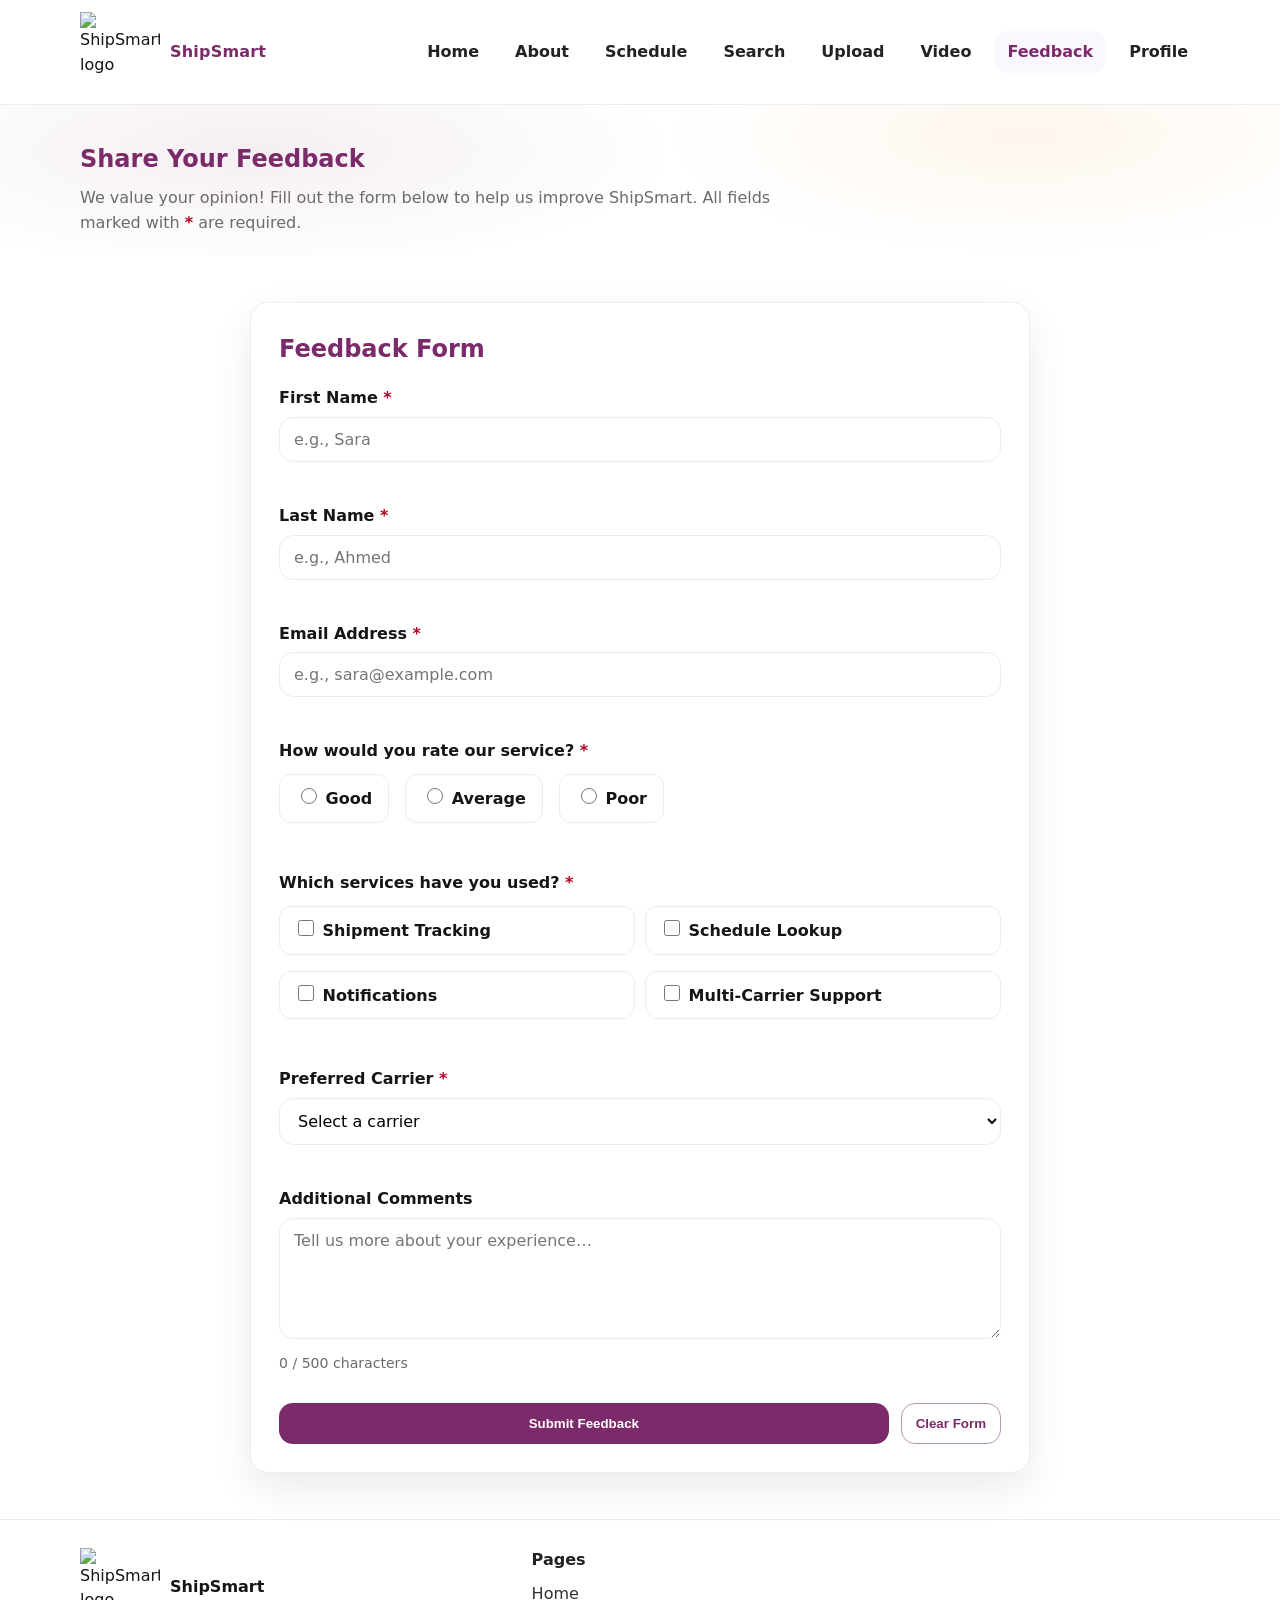
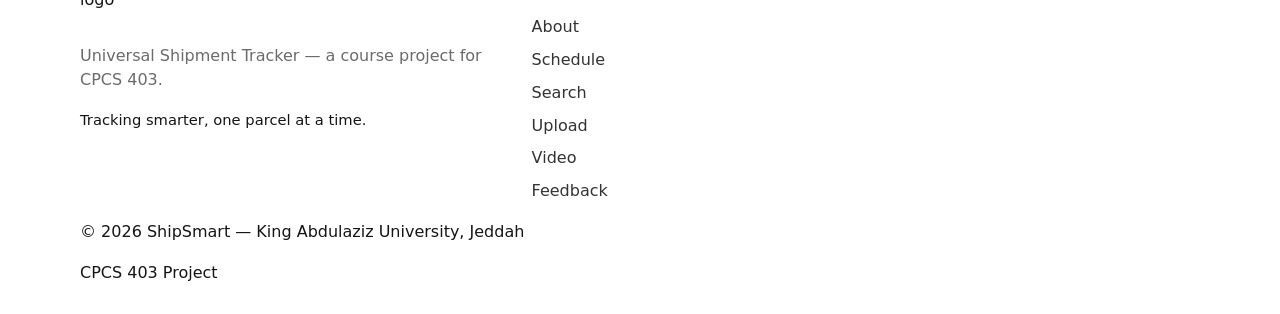
==== commit 1fc0278f: "Fix hosting nav paths and add IONOS database config template. profile.php/schedule.php links for Lin" ====
--- a/pages/feedback.html
+++ b/pages/feedback.html
@@ -32,35 +32,37 @@
     <link rel="stylesheet" href="../global/main.css?v=3">
     <!-- Print CSS -->
     <link rel="stylesheet" href="../global/print.css" media="print">
+    
   </head>
 
   <body>
     <!-- ===================== HEADER (Semantic Tag) ===================== -->
-    <header class="site-header">
-      <div class="container header-inner">
-        <!-- Brand -->
-        <a class="brand" href="../index.html" aria-label="ShipSmart Home">
-          <img class="brand-logo" src="../images/shipsmart-logo-3.svg" alt="ShipSmart logo">
-          <span class="brand-name">ShipSmart</span>
-        </a>
-
-        <!-- Navigation (consistent across pages) -->
-        <nav class="nav" aria-label="Main navigation">
-          <ul class="nav-list">
-            <li><a class="nav-link" href="../index.html">Home</a></li>
-            <li><a class="nav-link" href="services.html">Services</a></li>
-            <li><a class="nav-link" href="schedule.html">Schedule</a></li>
-            <li><a class="nav-link" href="video.html">Video</a></li>
-            <li><a class="nav-link is-active" href="feedback.html">Feedback</a></li>
-          </ul>
-        </nav>
-
-        <!-- Mobile toggle -->
-        <button class="nav-toggle" type="button" aria-label="Open menu" aria-expanded="false">
-          ☰
-        </button>
-      </div>
-    </header>
+      <header class="site-header">
+    <div class="container header-inner">
+      <a class="brand" href="../index.html" aria-label="ShipSmart Home">
+        <img class="brand-logo" src="../images/shipsmart-logo-3.svg" alt="ShipSmart logo">
+        <span class="brand-name">ShipSmart</span>
+      </a>
+
+      <nav class="nav" aria-label="Main navigation">
+        <ul class="nav-list">
+          <li><a class="nav-link" href="../index.html">Home</a></li>
+          <li><a class="nav-link" href="services.html">About</a></li>
+          <li><a class="nav-link" href="schedule.php">Schedule</a></li>
+          <li><a class="nav-link" href="search.html">Search</a></li>
+          <li><a class="nav-link" href="upload.html">Upload</a></li>
+          <li><a class="nav-link" href="video.html">Video</a></li>
+          <li><a class="nav-link is-active" href="feedback.html">Feedback</a></li>
+          <li><a class="nav-link" href="../profile.php">Profile</a></li>
+          <li id="nav-dashboard" style="display:none"><a class="nav-link" href="../admin/dashboard.php" style="color:var(--accent);font-weight:900">Dashboard</a></li>
+        </ul>
+      </nav>
+
+      <button class="nav-toggle" type="button" aria-label="Open menu" aria-expanded="false">
+        ☰
+      </button>
+    </div>
+  </header>
 
     <!-- ===================== MAIN ===================== -->
     <main>
@@ -222,32 +224,42 @@
       </section>
     </main>
 
-    <!-- ===================== FOOTER (Semantic Tag) ===================== -->
-    <footer class="site-footer">
-      <div class="container footer-grid">
-        <div>
-          <div class="footer-brand">
-            <img class="footer-logo" src="../images/shipsmart-logo-3.svg" alt="ShipSmart logo">
-            <strong>ShipSmart</strong>
-          </div>
-          <p class="muted small">
-            Universal Shipment Tracker — a course project for CPCS 403.
-          </p>
-          <p class="small">&copy; 2026 ShipSmart. All rights reserved.</p>
-        </div>
-
-        <div>
-          <p class="footer-title">Pages</p>
-          <ul class="footer-links">
-            <li><a href="services.html">Services</a></li>
-            <li><a href="schedule.html">Schedule</a></li>
-            <li><a href="video.html">Video</a></li>
-            <li><a href="feedback.html">Feedback</a></li>
-          </ul>
-        </div>
-
+
+<!-- ===================== FOOTER ===================== -->
+<footer class="site-footer">
+  <div class="container footer-inner">
+    <div class="footer-grid">
+      <div>
+        <div class="footer-brand">
+          <img class="footer-logo" src="../images/shipsmart-logo-3.svg" alt="ShipSmart logo">
+          <strong>ShipSmart</strong>
+        </div>
+        <p class="muted">Universal Shipment Tracker &mdash; a course project for CPCS 403.</p>
+        <p class="small">Tracking smarter, one parcel at a time.</p>
       </div>
-    </footer>
+
+      <div>
+        <p class="footer-title">Pages</p>
+         <ul class="footer-links">
+          <li><a href="../index.html">Home</a></li>
+          <li><a href="services.html">About</a></li>
+          <li><a href="schedule.php">Schedule</a></li>
+          <li><a href="search.html">Search</a></li>
+          <li><a href="upload.html">Upload</a></li>
+          <li><a href="video.html">Video</a></li>
+          <li><a href="feedback.html">Feedback</a></li>
+        </ul>
+      </div>
+    </div>
+
+    <div class="footer-bottom">
+      <p>&copy; 2026 ShipSmart &mdash; King Abdulaziz University, Jeddah</p>
+      <span class="footer-badge">
+        <span class="footer-badge-dot"></span>CPCS 403 Project
+      </span>
+    </div>
+  </div>
+</footer>
 
     <!-- External JS (includes feedback validation) -->
     <script src="../scripts/main.js?v=3"></script>
